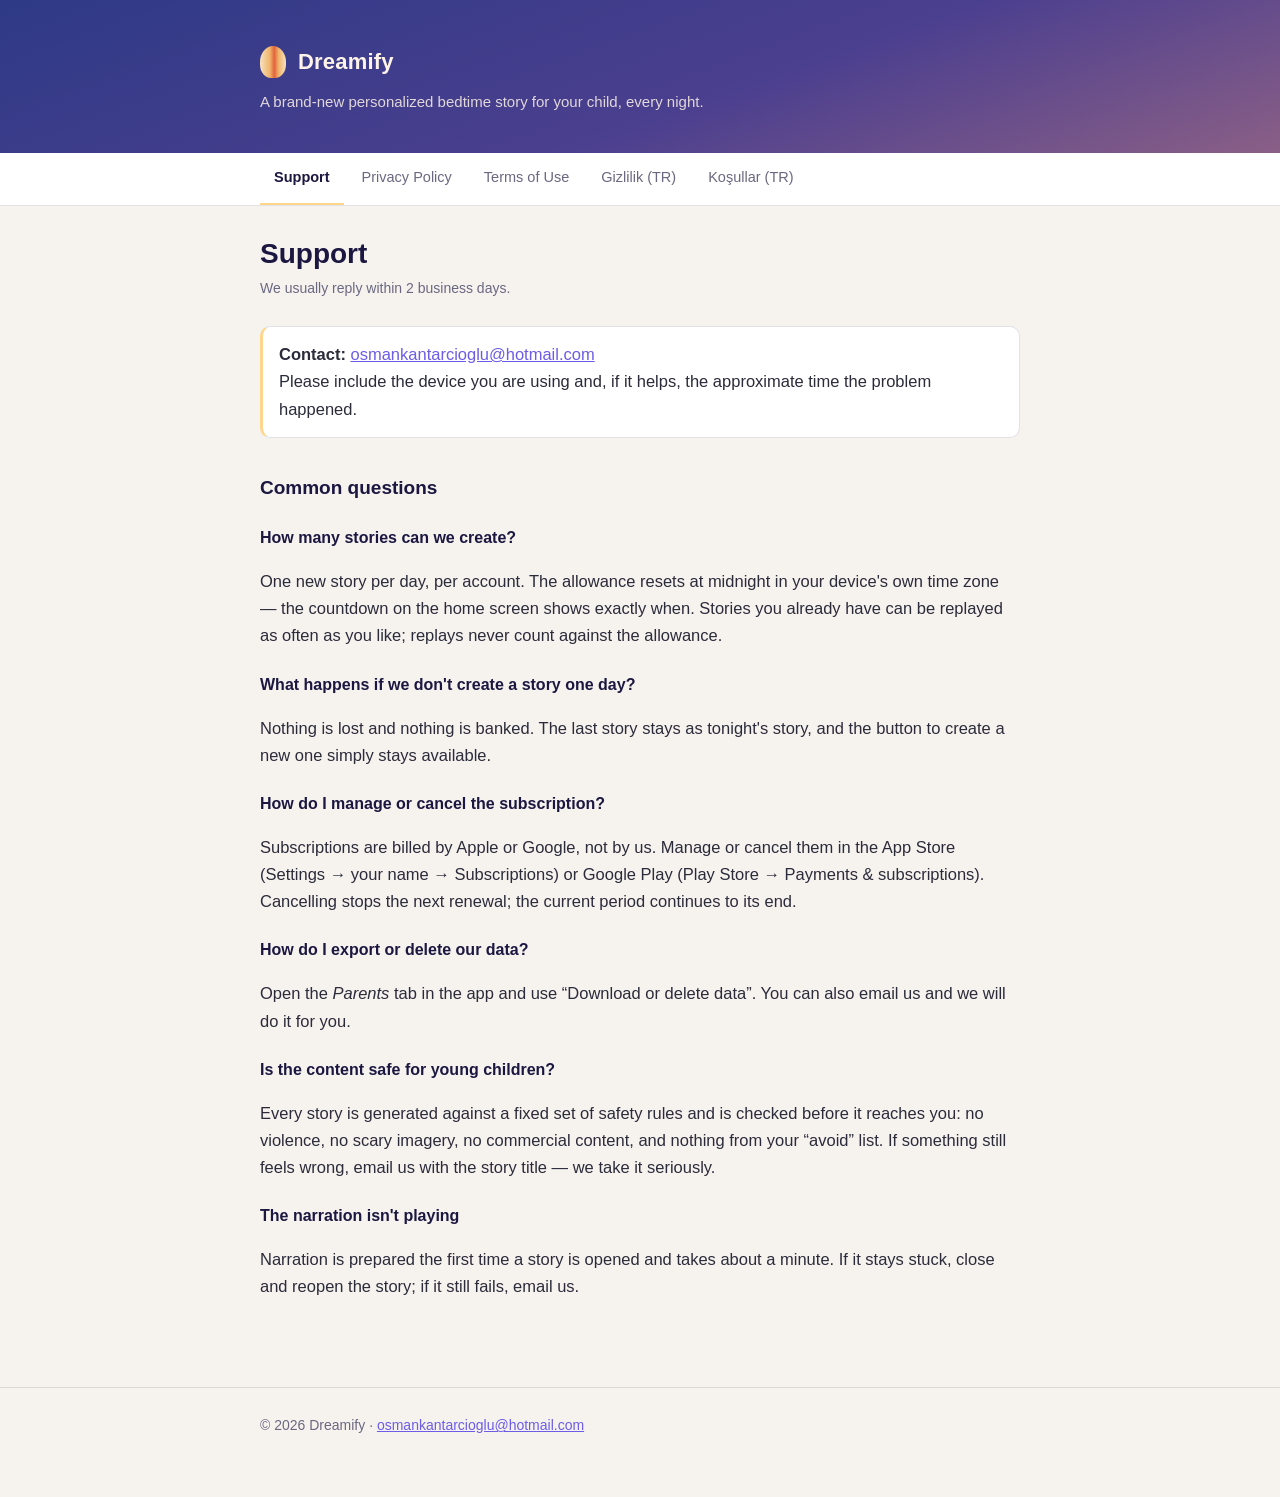
==== index.html @ 8d032427 "Add Dreamify privacy policy, terms and support pages (EN + TR) Co-Authored-By: Claude Opus 5 <norepl" ====
<!doctype html>
<html lang="en">
<head>
<meta charset="utf-8">
<meta name="viewport" content="width=device-width, initial-scale=1">
<title>Dreamify — Support</title>
<link rel="stylesheet" href="style.css">
</head>
<body>
<header class="hero">
  <div class="wrap">
    <div class="brand"><span class="balloon"></span> Dreamify</div>
    <p>A brand-new personalized bedtime story for your child, every night.</p>
  </div>
</header>

<nav class="tabs"><div class="wrap">
  <a href="index.html" aria-current="page">Support</a>
  <a href="privacy.html">Privacy Policy</a>
  <a href="terms.html">Terms of Use</a>
  <a href="privacy-tr.html">Gizlilik (TR)</a>
  <a href="terms-tr.html">Koşullar (TR)</a>
</div></nav>

<main><div class="wrap">
  <h1>Support</h1>
  <p class="updated">We usually reply within 2 business days.</p>

  <div class="callout">
    <strong>Contact:</strong> <a href="mailto:osmankantarcioglu@hotmail.com">osmankantarcioglu@hotmail.com</a><br>
    Please include the device you are using and, if it helps, the approximate time the problem happened.
  </div>

  <h2>Common questions</h2>

  <h3>How many stories can we create?</h3>
  <p>One new story per day, per account. The allowance resets at midnight in your device's own time zone — the countdown on the home screen shows exactly when. Stories you already have can be replayed as often as you like; replays never count against the allowance.</p>

  <h3>What happens if we don't create a story one day?</h3>
  <p>Nothing is lost and nothing is banked. The last story stays as tonight's story, and the button to create a new one simply stays available.</p>

  <h3>How do I manage or cancel the subscription?</h3>
  <p>Subscriptions are billed by Apple or Google, not by us. Manage or cancel them in the App Store (Settings → your name → Subscriptions) or Google Play (Play Store → Payments &amp; subscriptions). Cancelling stops the next renewal; the current period continues to its end.</p>

  <h3>How do I export or delete our data?</h3>
  <p>Open the <em>Parents</em> tab in the app and use “Download or delete data”. You can also email us and we will do it for you.</p>

  <h3>Is the content safe for young children?</h3>
  <p>Every story is generated against a fixed set of safety rules and is checked before it reaches you: no violence, no scary imagery, no commercial content, and nothing from your “avoid” list. If something still feels wrong, email us with the story title — we take it seriously.</p>

  <h3>The narration isn't playing</h3>
  <p>Narration is prepared the first time a story is opened and takes about a minute. If it stays stuck, close and reopen the story; if it still fails, email us.</p>
</div></main>

<footer><div class="wrap">
  © 2026 Dreamify · <a href="mailto:osmankantarcioglu@hotmail.com">osmankantarcioglu@hotmail.com</a>
</div></footer>
</body>
</html>
---- style.css ----
/* Dreamify legal pages — self-contained, no external fonts or scripts. */
:root {
  --ink: #1b1740;
  --indigo: #2e3a86;
  --cream: #fdf3e8;
  --gold: #ffd68c;
  --body: #2b2b3a;
  --muted: #6a6880;
  --line: rgba(27, 23, 64, 0.12);
  --card: #ffffff;
  --bg: #f6f3ef;
}

@media (prefers-color-scheme: dark) {
  :root {
    --body: #e8e4f2;
    --muted: #a29fb8;
    --line: rgba(253, 243, 232, 0.16);
    --card: #1a1636;
    --bg: #100d26;
    --ink: #fdf3e8;
  }
}

* { box-sizing: border-box; }

body {
  margin: 0;
  background: var(--bg);
  color: var(--body);
  font-family: -apple-system, BlinkMacSystemFont, "Segoe UI", Roboto, Helvetica, Arial, sans-serif;
  font-size: 16.5px;
  line-height: 1.65;
}

header.hero {
  background: linear-gradient(160deg, #2e3a86 0%, #4b3f8f 58%, #8a5f86 100%);
  color: var(--cream);
  padding: 44px 22px 38px;
}

.wrap { max-width: 760px; margin: 0 auto; }

.brand {
  display: flex;
  align-items: center;
  gap: 12px;
  font-size: 22px;
  font-weight: 600;
  letter-spacing: 0.2px;
}

.brand .balloon {
  display: inline-block;
  width: 26px;
  height: 32px;
  border-radius: 50% 50% 42% 42%;
  background: linear-gradient(90deg, #f7e2c0 0%, #f0b46a 38%, #e2643c 55%, #f0b46a 72%, #f7e2c0 100%);
}

header.hero p { margin: 10px 0 0; opacity: 0.85; font-size: 15px; }

nav.tabs {
  border-bottom: 1px solid var(--line);
  background: var(--card);
  position: sticky;
  top: 0;
  z-index: 2;
}

nav.tabs .wrap { display: flex; gap: 4px; flex-wrap: wrap; }

nav.tabs a {
  padding: 13px 14px;
  color: var(--muted);
  text-decoration: none;
  font-size: 14.5px;
  border-bottom: 2px solid transparent;
}

nav.tabs a:hover { color: var(--body); }
nav.tabs a[aria-current="page"] { color: var(--ink); border-bottom-color: var(--gold); font-weight: 600; }

main { padding: 30px 22px 70px; }

h1 { font-size: 28px; line-height: 1.25; margin: 0 0 6px; color: var(--ink); }
h2 { font-size: 19px; margin: 34px 0 8px; color: var(--ink); }
h3 { font-size: 16px; margin: 22px 0 6px; color: var(--ink); }

.updated { color: var(--muted); font-size: 14px; margin: 0 0 26px; }

ul { padding-left: 22px; }
li { margin: 6px 0; }

a { color: #6c5ce7; }
@media (prefers-color-scheme: dark) { a { color: var(--gold); } }

table { width: 100%; border-collapse: collapse; margin: 14px 0; font-size: 15px; display: block; overflow-x: auto; }
th, td { text-align: left; padding: 10px 12px; border-bottom: 1px solid var(--line); vertical-align: top; }
th { color: var(--ink); font-weight: 600; }

.callout {
  background: var(--card);
  border: 1px solid var(--line);
  border-left: 3px solid var(--gold);
  border-radius: 10px;
  padding: 14px 16px;
  margin: 20px 0;
}

footer {
  border-top: 1px solid var(--line);
  padding: 26px 22px 60px;
  color: var(--muted);
  font-size: 14px;
}

.lang { margin-top: 8px; font-size: 14px; }
.lang a { margin-right: 10px; }
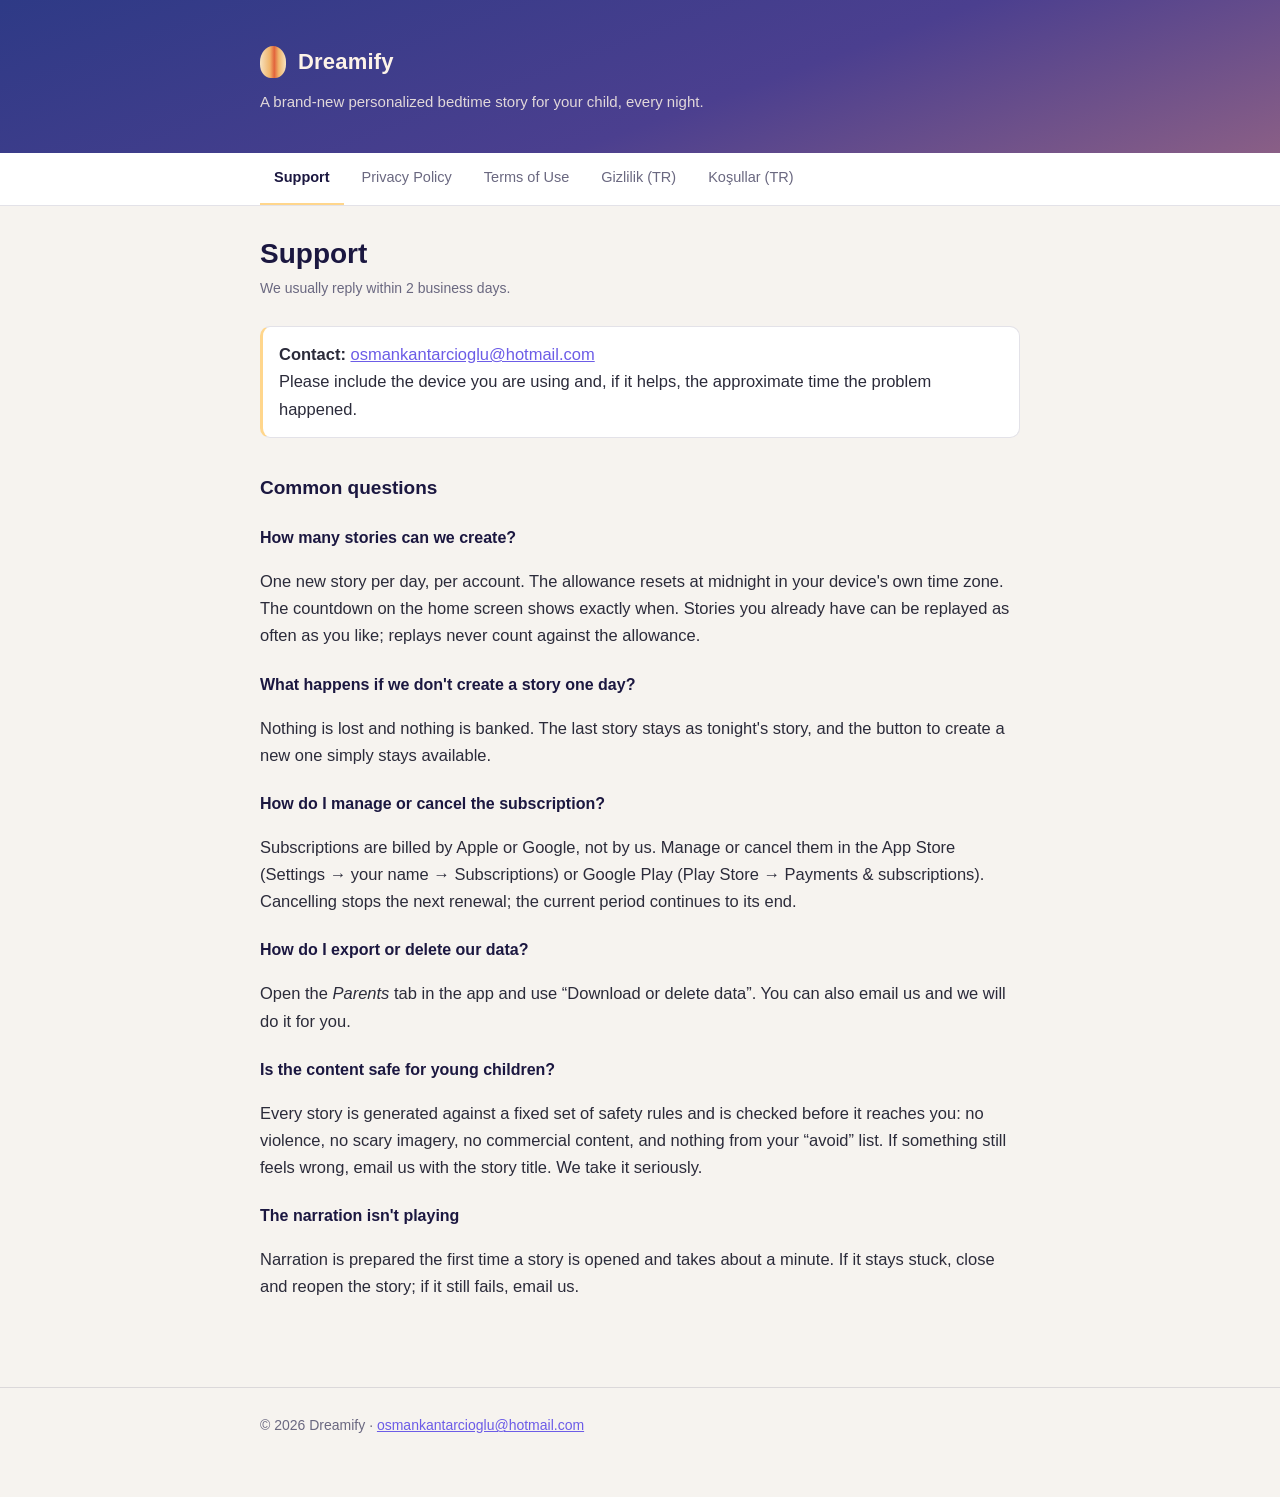
==== commit 3c6dd1c2: "Drop em dashes from the legal pages playbook.md §8: shipped copy must not read as machine-written, a" ====
--- a/index.html
+++ b/index.html
@@ -3,7 +3,7 @@
 <head>
 <meta charset="utf-8">
 <meta name="viewport" content="width=device-width, initial-scale=1">
-<title>Dreamify — Support</title>
+<title>Dreamify Support</title>
 <link rel="stylesheet" href="style.css">
 </head>
 <body>
@@ -34,7 +34,7 @@
   <h2>Common questions</h2>
 
   <h3>How many stories can we create?</h3>
-  <p>One new story per day, per account. The allowance resets at midnight in your device's own time zone — the countdown on the home screen shows exactly when. Stories you already have can be replayed as often as you like; replays never count against the allowance.</p>
+  <p>One new story per day, per account. The allowance resets at midnight in your device's own time zone. The countdown on the home screen shows exactly when. Stories you already have can be replayed as often as you like; replays never count against the allowance.</p>
 
   <h3>What happens if we don't create a story one day?</h3>
   <p>Nothing is lost and nothing is banked. The last story stays as tonight's story, and the button to create a new one simply stays available.</p>
@@ -46,7 +46,7 @@
   <p>Open the <em>Parents</em> tab in the app and use “Download or delete data”. You can also email us and we will do it for you.</p>
 
   <h3>Is the content safe for young children?</h3>
-  <p>Every story is generated against a fixed set of safety rules and is checked before it reaches you: no violence, no scary imagery, no commercial content, and nothing from your “avoid” list. If something still feels wrong, email us with the story title — we take it seriously.</p>
+  <p>Every story is generated against a fixed set of safety rules and is checked before it reaches you: no violence, no scary imagery, no commercial content, and nothing from your “avoid” list. If something still feels wrong, email us with the story title. We take it seriously.</p>
 
   <h3>The narration isn't playing</h3>
   <p>Narration is prepared the first time a story is opened and takes about a minute. If it stays stuck, close and reopen the story; if it still fails, email us.</p>
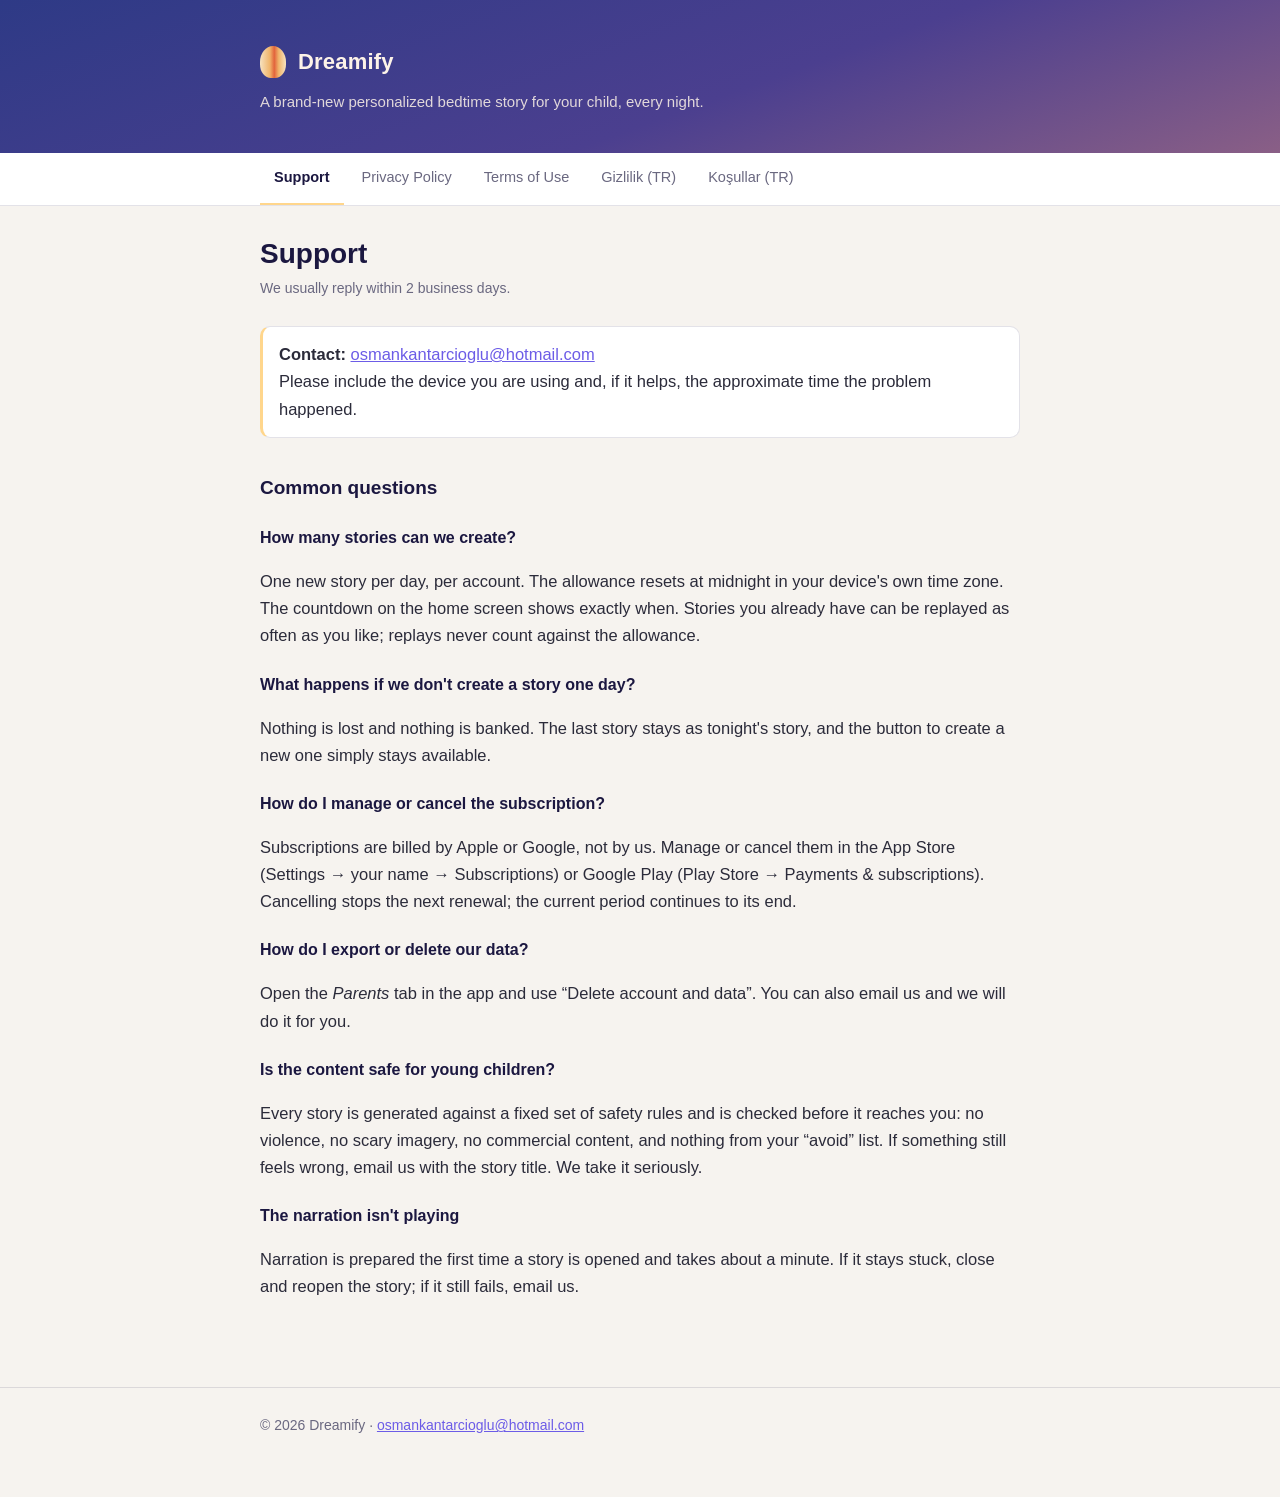
==== commit d7bc25c0: "Update privacy policy: parent's own voice via Fish Audio (recording kept, no model), Apple Ads attri" ====
--- a/index.html
+++ b/index.html
@@ -43,7 +43,7 @@
   <p>Subscriptions are billed by Apple or Google, not by us. Manage or cancel them in the App Store (Settings → your name → Subscriptions) or Google Play (Play Store → Payments &amp; subscriptions). Cancelling stops the next renewal; the current period continues to its end.</p>
 
   <h3>How do I export or delete our data?</h3>
-  <p>Open the <em>Parents</em> tab in the app and use “Download or delete data”. You can also email us and we will do it for you.</p>
+  <p>Open the <em>Parents</em> tab in the app and use “Delete account and data”. You can also email us and we will do it for you.</p>
 
   <h3>Is the content safe for young children?</h3>
   <p>Every story is generated against a fixed set of safety rules and is checked before it reaches you: no violence, no scary imagery, no commercial content, and nothing from your “avoid” list. If something still feels wrong, email us with the story title. We take it seriously.</p>
